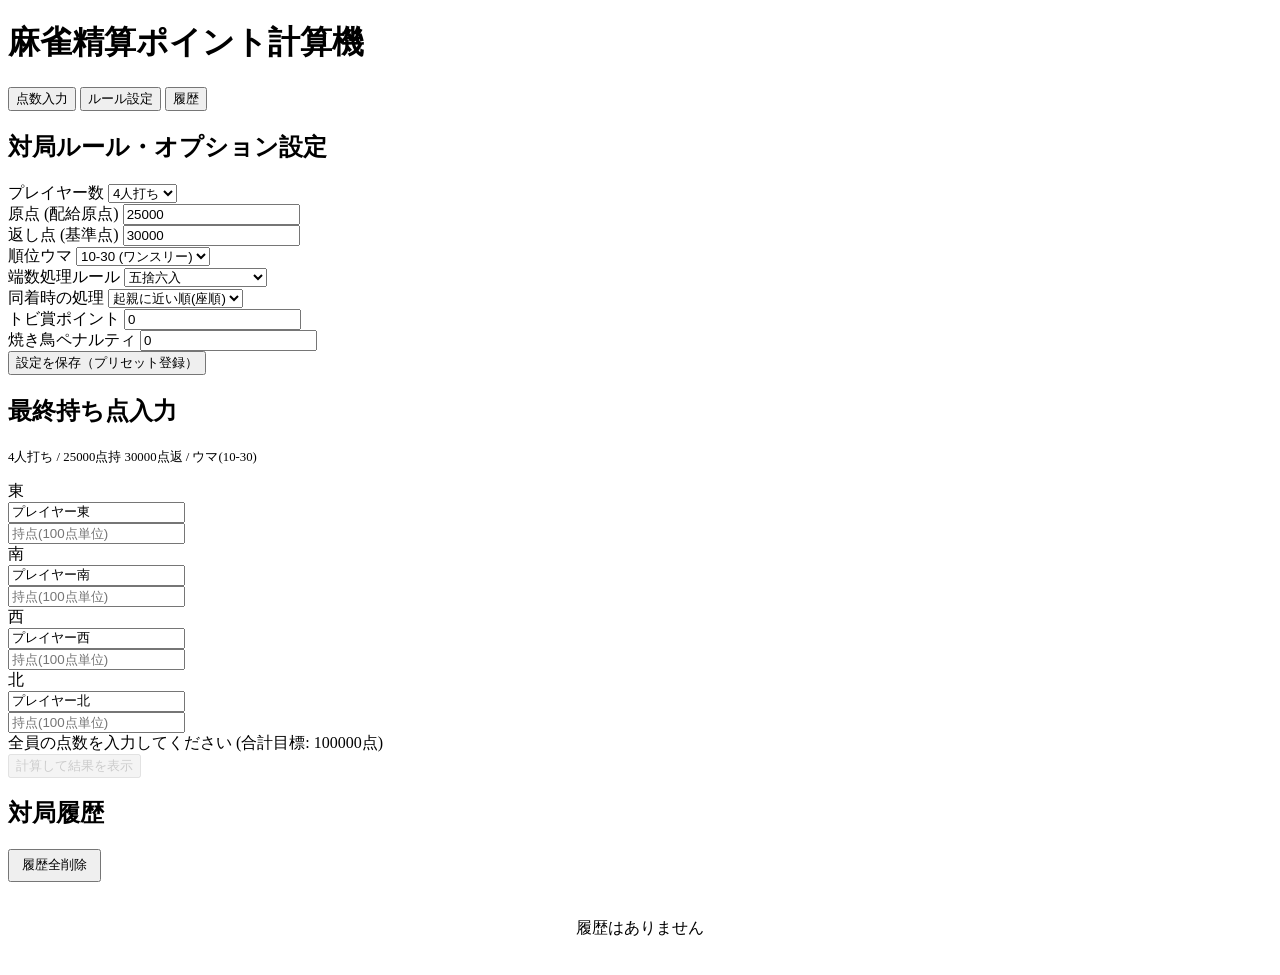
==== index.html @ 27eede1a "html" ====
<!DOCTYPE html>
<html lang="ja">
<head>
    <meta charset="UTF-8">
    <meta name="viewport" content="width=device-width, initial-scale=1.0">
    <title>麻雀精算ポイント計算アプリ</title>
    <!-- 外部CSSファイルの読み込み -->
    <link rel="stylesheet" href="style.css">
</head>
<body>

<div class="container">
    <header>
        <h1>麻雀精算ポイント計算機</h1>
    </header>

    <div class="nav-tabs">
        <button class="tab-btn active" onclick="switchTab('input-tab')">点数入力</button>
        <button class="tab-btn" onclick="switchTab('rule-tab')">ルール設定</button>
        <button class="tab-btn" onclick="switchTab('history-tab')">履歴</button>
    </div>

    <!-- ルール設定画面 -->
    <div id="rule-tab" class="content-section">
        <h2>対局ルール・オプション設定</h2>
        
        <div class="form-group">
            <label>プレイヤー数</label>
            <select id="rule-players" onchange="togglePlayerCount()">
                <option value="4">4人打ち</option>
                <option value="3">3人打ち</option>
            </select>
        </div>

        <div class="form-row">
            <div class="form-col">
                <div class="form-group">
                    <label>原点 (配給原点)</label>
                    <input type="number" id="rule-genten" value="25000" step="1000">
                </div>
            </div>
            <div class="form-col">
                <div class="form-group">
                    <label>返し点 (基準点)</label>
                    <input type="number" id="rule-kaeshi" value="30000" step="1000">
                </div>
            </div>
        </div>

        <div class="form-group">
            <label>順位ウマ</label>
            <select id="rule-uma">
                <option value="0-0">ウマなし (0-0)</option>
                <option value="5-10">5-10 (ゴッツ)</option>
                <option value="10-20">10-20</option>
                <option value="10-30" selected>10-30 (ワンスリー)</option>
                <option value="20-30">20-30</option>
            </select>
        </div>

        <div class="form-group">
            <label>端数処理ルール</label>
            <select id="rule-rounding">
                <option value="5sha6nyu" selected>五捨六入</option>
                <option value="shishagonyu">四捨五入</option>
                <option value="kirisute">1000点未満切り捨て</option>
                <option value="keep">小数点維持</option>
            </select>
        </div>

        <div class="form-group">
            <label>同着時の処理</label>
            <select id="rule-same-score">
                <option value="wind">起親に近い順(座順)</option>
                <option value="split">ウマ・オカを折半</option>
            </select>
        </div>

        <div class="form-row">
            <div class="form-col">
                <div class="form-group">
                    <label>トビ賞ポイント</label>
                    <input type="number" id="rule-tobi" value="0" step="5">
                </div>
            </div>
            <div class="form-col">
                <div class="form-group">
                    <label>焼き鳥ペナルティ</label>
                    <input type="number" id="rule-yakitori" value="0" step="5">
                </div>
            </div>
        </div>

        <button class="btn" onclick="saveRules()">設定を保存（プリセット登録）</button>
    </div>

    <!-- 点数入力画面 -->
    <div id="input-tab" class="content-section active">
        <div class="flex-space" style="margin-bottom: 15px;">
            <h2>最終持ち点入力</h2>
            <span id="current-rule-desc" style="font-size: 0.8rem; color: var(--text-muted);">4人打ち / 25000持 30000返</span>
        </div>

        <div id="player-inputs-container">
            <!-- JSで動的生成 -->
        </div>

        <div id="validation-indicator" class="indicator error">
            全員の点数を入力してください
        </div>

        <button class="btn" id="calc-btn" onclick="calculateScores()">計算して結果を表示</button>

        <!-- 結果表示エリア -->
        <div id="result-area" style="display:none; margin-top: 25px; border-top: 2px solid var(--border-color); padding-top: 20px;">
            <h2>計算結果</h2>
            <table class="result-table">
                <thead>
                    <tr>
                        <th>着順</th>
                        <th>プレイヤー</th>
                        <th>持ち点</th>
                        <th>精算P</th>
                    </tr>
                </thead>
                <tbody id="result-tbody">
                    <!-- JSで動的生成 -->
                </tbody>
            </table>

            <div class="form-group">
                <label>共有用テキスト</label>
                <div class="share-box" id="share-text-box"></div>
                <button class="btn btn-secondary" style="padding: 8px; font-size: 0.85rem; margin-top: 5px;" onclick="copyShareText()">テキストをコピー</button>
            </div>
            
            <button class="btn" style="background-color: var(--accent-color);" onclick="saveToHistory()">この対局結果を履歴に保存</button>
        </div>
    </div>

    <!-- 履歴画面 -->
    <div id="history-tab" class="content-section">
        <div class="flex-space" style="margin-bottom: 15px;">
            <h2>対局履歴</h2>
            <button class="btn btn-secondary" style="margin:0; padding: 6px 12px; font-size: 0.8rem; width: auto;" onclick="clearHistory()">履歴全削除</button>
        </div>
        <div id="history-list">
            <!-- JSで動的生成 -->
        </div>
    </div>
</div>

<!-- 外部JavaScriptファイルの読み込み -->
<script src="app.js"></script>
</body>
</html>
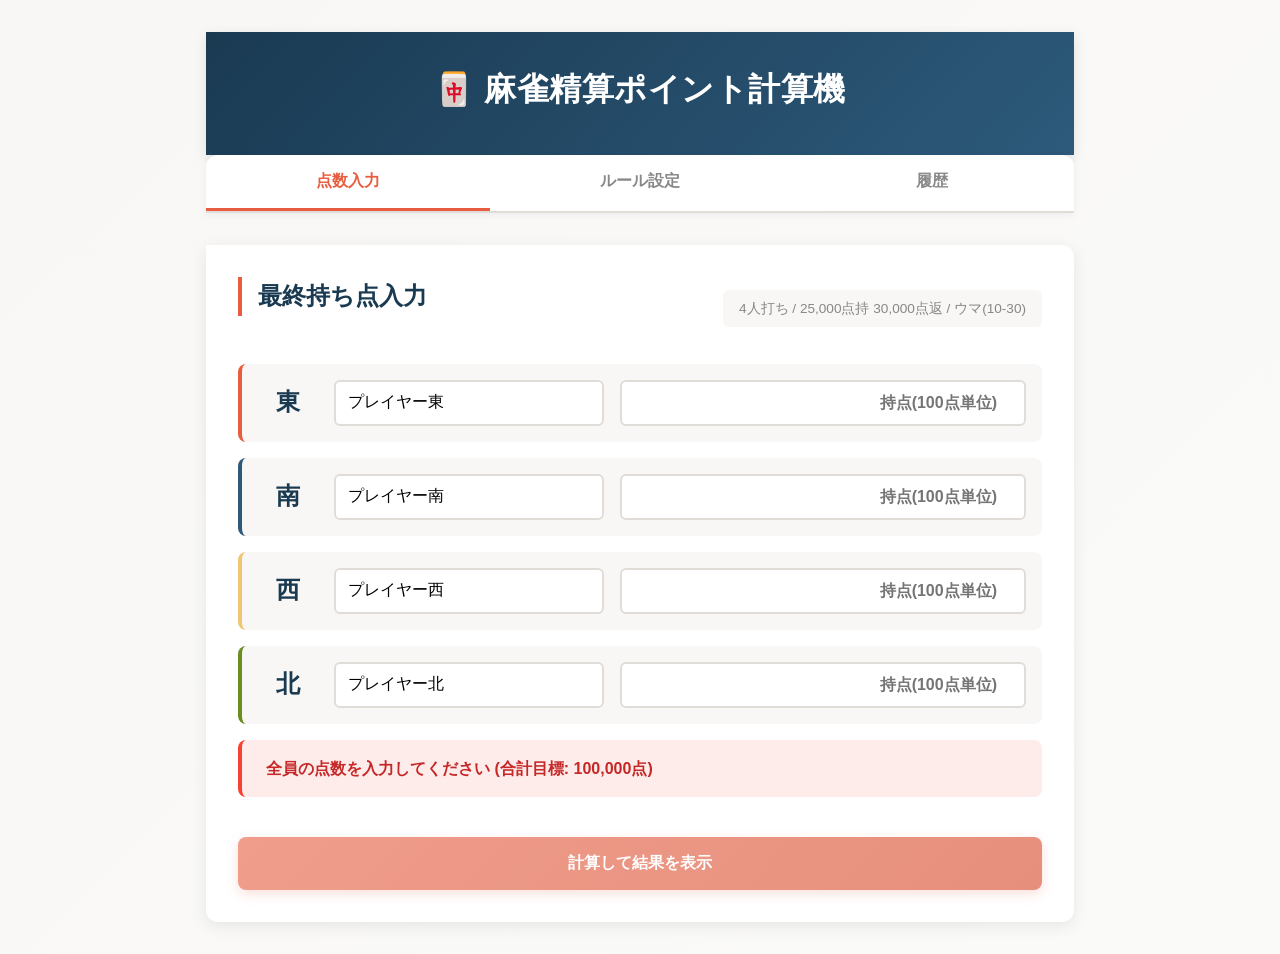
==== commit 2984b0e0: "色々改変" ====
--- a/index.html
+++ b/index.html
@@ -3,154 +3,192 @@
 <head>
     <meta charset="UTF-8">
     <meta name="viewport" content="width=device-width, initial-scale=1.0">
-    <title>麻雀精算ポイント計算アプリ</title>
-    <!-- 外部CSSファイルの読み込み -->
+    <meta name="description" content="麻雀の精算ポイント計算機。簡単にウマやオカを含めた精算ポイントを計算できます。">
+    <meta name="theme-color" content="#1a3a52">
+    <title>麻雀精算ポイント計算機</title>
     <link rel="stylesheet" href="style.css">
 </head>
 <body>
+    <div class="container">
+        <!-- ========== ヘッダー ========== -->
+        <header>
+            <h1>🀄 麻雀精算ポイント計算機</h1>
+        </header>
 
-<div class="container">
-    <header>
-        <h1>麻雀精算ポイント計算機</h1>
-    </header>
+        <!-- ========== タブナビゲーション ========== -->
+        <nav class="nav-tabs" role="tablist">
+            <button class="tab-btn active" id="tab-input" role="tab" 
+                    aria-selected="true" aria-controls="input-tab"
+                    onclick="switchTab('input-tab')">
+                点数入力
+            </button>
+            <button class="tab-btn" id="tab-rule" role="tab" 
+                    aria-selected="false" aria-controls="rule-tab"
+                    onclick="switchTab('rule-tab')">
+                ルール設定
+            </button>
+            <button class="tab-btn" id="tab-history" role="tab" 
+                    aria-selected="false" aria-controls="history-tab"
+                    onclick="switchTab('history-tab')">
+                履歴
+            </button>
+        </nav>
 
-    <div class="nav-tabs">
-        <button class="tab-btn active" onclick="switchTab('input-tab')">点数入力</button>
-        <button class="tab-btn" onclick="switchTab('rule-tab')">ルール設定</button>
-        <button class="tab-btn" onclick="switchTab('history-tab')">履歴</button>
+        <!-- ========== ルール設定タブ ========== -->
+        <section id="rule-tab" class="content-section" role="tabpanel" aria-labelledby="tab-rule">
+            <h2>対局ルール・オプション設定</h2>
+            
+            <form id="rule-form" onsubmit="saveRules(event)">
+                <div class="form-group">
+                    <label for="rule-players">プレイヤー数</label>
+                    <select id="rule-players" onchange="togglePlayerCount()">
+                        <option value="4">4人打ち</option>
+                        <option value="3">3人打ち</option>
+                    </select>
+                </div>
+
+                <fieldset style="border: none; padding: 0;">
+                    <legend style="font-weight: 600; margin-bottom: 1rem; color: var(--primary);">基本ルール</legend>
+                    
+                    <div class="form-row">
+                        <div class="form-col">
+                            <div class="form-group">
+                                <label for="rule-genten">原点 (配給原点)</label>
+                                <input type="number" id="rule-genten" value="25000" step="1000" required>
+                            </div>
+                        </div>
+                        <div class="form-col">
+                            <div class="form-group">
+                                <label for="rule-kaeshi">返し点 (基準点)</label>
+                                <input type="number" id="rule-kaeshi" value="30000" step="1000" required>
+                            </div>
+                        </div>
+                    </div>
+                </fieldset>
+
+                <fieldset style="border: none; padding: 0; margin-top: 1.5rem;">
+                    <legend style="font-weight: 600; margin-bottom: 1rem; color: var(--primary);">精算ルール</legend>
+
+                    <div class="form-group">
+                        <label for="rule-uma">順位ウマ</label>
+                        <select id="rule-uma">
+                            <option value="0-0">ウマなし (0-0)</option>
+                            <option value="5-10">5-10 (ゴッツ)</option>
+                            <option value="10-20">10-20</option>
+                            <option value="10-30" selected>10-30 (ワンスリー)</option>
+                            <option value="20-30">20-30</option>
+                        </select>
+                    </div>
+
+                    <div class="form-group">
+                        <label for="rule-rounding">端数処理ルール</label>
+                        <select id="rule-rounding">
+                            <option value="5sha6nyu" selected>五捨六入</option>
+                            <option value="shishagonyu">四捨五入</option>
+                            <option value="kirisute">1000点未満切り捨て</option>
+                            <option value="keep">小数点維持</option>
+                        </select>
+                    </div>
+
+                    <div class="form-group">
+                        <label for="rule-same-score">同着時の処理</label>
+                        <select id="rule-same-score">
+                            <option value="wind">起親に近い順(座順)</option>
+                            <option value="split">ウマ・オカを折半</option>
+                        </select>
+                    </div>
+
+                    <div class="form-row">
+                        <div class="form-col">
+                            <div class="form-group">
+                                <label for="rule-tobi">トビ賞ポイント</label>
+                                <input type="number" id="rule-tobi" value="0" step="5">
+                            </div>
+                        </div>
+                        <div class="form-col">
+                            <div class="form-group">
+                                <label for="rule-yakitori">焼き鳥ペナルティ</label>
+                                <input type="number" id="rule-yakitori" value="0" step="5">
+                            </div>
+                        </div>
+                    </div>
+                </fieldset>
+
+                <button type="submit" class="btn">設定を保存（プリセット登録）</button>
+            </form>
+        </section>
+
+        <!-- ========== 点数入力タブ ========== -->
+        <section id="input-tab" class="content-section active" role="tabpanel" aria-labelledby="tab-input">
+            <div class="flex-space" style="margin-bottom: 1.5rem;">
+                <h2>最終持ち点入力</h2>
+                <span id="current-rule-desc" style="font-size: 0.85rem; color: var(--text-muted); background: var(--background); padding: 0.5rem 1rem; border-radius: 6px;">
+                    4人打ち / 25000持 30000返
+                </span>
+            </div>
+
+            <form id="input-form" onsubmit="calculateScores(event)">
+                <fieldset id="player-inputs-container" style="border: none; padding: 0;">
+                    <legend style="display: none;">プレイヤーの点数入力</legend>
+                    <!-- JSで動的生成 -->
+                </fieldset>
+
+                <div id="validation-indicator" class="indicator error" role="status" aria-live="polite">
+                    全員の点数を入力してください
+                </div>
+
+                <button type="submit" class="btn" id="calc-btn" disabled>計算して結果を表示</button>
+            </form>
+
+            <!-- ========== 結果表示エリア ========== -->
+            <div id="result-area" style="display: none; margin-top: 2rem; border-top: 2px solid var(--border-color); padding-top: 2rem;">
+                <h2>計算結果</h2>
+                
+                <table class="result-table" role="table">
+                    <thead>
+                        <tr>
+                            <th scope="col">着順</th>
+                            <th scope="col">プレイヤー</th>
+                            <th scope="col">最終持ち点</th>
+                            <th scope="col">精算ポイント</th>
+                        </tr>
+                    </thead>
+                    <tbody id="result-tbody">
+                        <!-- JSで動的生成 -->
+                    </tbody>
+                </table>
+
+                <div class="form-group">
+                    <label for="share-text-box">共有用テキスト</label>
+                    <div class="share-box" id="share-text-box" tabindex="0" aria-label="共有用テキスト" role="textbox"></div>
+                    <button type="button" class="btn btn-secondary" onclick="copyShareText()" 
+                            style="padding: 0.75rem; font-size: 0.9rem; margin-top: 0.5rem;">
+                        📋 テキストをコピー
+                    </button>
+                </div>
+                
+                <button type="button" class="btn" style="background: linear-gradient(135deg, var(--accent-light) 0%, #e8b649 100%); color: var(--text-primary);" 
+                        onclick="saveToHistory()">
+                    💾 この対局結果を履歴に保存
+                </button>
+            </div>
+        </section>
+
+        <!-- ========== 履歴タブ ========== -->
+        <section id="history-tab" class="content-section" role="tabpanel" aria-labelledby="tab-history">
+            <div class="flex-space" style="margin-bottom: 1.5rem;">
+                <h2>対局履歴</h2>
+                <button type="button" class="btn btn-secondary" style="margin: 0; padding: 0.6rem 1rem; font-size: 0.85rem; width: auto;" 
+                        onclick="clearHistory()">
+                    🗑️ 履歴全削除
+                </button>
+            </div>
+            <div id="history-list" role="region" aria-label="対局履歴">
+                <!-- JSで動的生成 -->
+            </div>
+        </section>
     </div>
 
-    <!-- ルール設定画面 -->
-    <div id="rule-tab" class="content-section">
-        <h2>対局ルール・オプション設定</h2>
-        
-        <div class="form-group">
-            <label>プレイヤー数</label>
-            <select id="rule-players" onchange="togglePlayerCount()">
-                <option value="4">4人打ち</option>
-                <option value="3">3人打ち</option>
-            </select>
-        </div>
-
-        <div class="form-row">
-            <div class="form-col">
-                <div class="form-group">
-                    <label>原点 (配給原点)</label>
-                    <input type="number" id="rule-genten" value="25000" step="1000">
-                </div>
-            </div>
-            <div class="form-col">
-                <div class="form-group">
-                    <label>返し点 (基準点)</label>
-                    <input type="number" id="rule-kaeshi" value="30000" step="1000">
-                </div>
-            </div>
-        </div>
-
-        <div class="form-group">
-            <label>順位ウマ</label>
-            <select id="rule-uma">
-                <option value="0-0">ウマなし (0-0)</option>
-                <option value="5-10">5-10 (ゴッツ)</option>
-                <option value="10-20">10-20</option>
-                <option value="10-30" selected>10-30 (ワンスリー)</option>
-                <option value="20-30">20-30</option>
-            </select>
-        </div>
-
-        <div class="form-group">
-            <label>端数処理ルール</label>
-            <select id="rule-rounding">
-                <option value="5sha6nyu" selected>五捨六入</option>
-                <option value="shishagonyu">四捨五入</option>
-                <option value="kirisute">1000点未満切り捨て</option>
-                <option value="keep">小数点維持</option>
-            </select>
-        </div>
-
-        <div class="form-group">
-            <label>同着時の処理</label>
-            <select id="rule-same-score">
-                <option value="wind">起親に近い順(座順)</option>
-                <option value="split">ウマ・オカを折半</option>
-            </select>
-        </div>
-
-        <div class="form-row">
-            <div class="form-col">
-                <div class="form-group">
-                    <label>トビ賞ポイント</label>
-                    <input type="number" id="rule-tobi" value="0" step="5">
-                </div>
-            </div>
-            <div class="form-col">
-                <div class="form-group">
-                    <label>焼き鳥ペナルティ</label>
-                    <input type="number" id="rule-yakitori" value="0" step="5">
-                </div>
-            </div>
-        </div>
-
-        <button class="btn" onclick="saveRules()">設定を保存（プリセット登録）</button>
-    </div>
-
-    <!-- 点数入力画面 -->
-    <div id="input-tab" class="content-section active">
-        <div class="flex-space" style="margin-bottom: 15px;">
-            <h2>最終持ち点入力</h2>
-            <span id="current-rule-desc" style="font-size: 0.8rem; color: var(--text-muted);">4人打ち / 25000持 30000返</span>
-        </div>
-
-        <div id="player-inputs-container">
-            <!-- JSで動的生成 -->
-        </div>
-
-        <div id="validation-indicator" class="indicator error">
-            全員の点数を入力してください
-        </div>
-
-        <button class="btn" id="calc-btn" onclick="calculateScores()">計算して結果を表示</button>
-
-        <!-- 結果表示エリア -->
-        <div id="result-area" style="display:none; margin-top: 25px; border-top: 2px solid var(--border-color); padding-top: 20px;">
-            <h2>計算結果</h2>
-            <table class="result-table">
-                <thead>
-                    <tr>
-                        <th>着順</th>
-                        <th>プレイヤー</th>
-                        <th>持ち点</th>
-                        <th>精算P</th>
-                    </tr>
-                </thead>
-                <tbody id="result-tbody">
-                    <!-- JSで動的生成 -->
-                </tbody>
-            </table>
-
-            <div class="form-group">
-                <label>共有用テキスト</label>
-                <div class="share-box" id="share-text-box"></div>
-                <button class="btn btn-secondary" style="padding: 8px; font-size: 0.85rem; margin-top: 5px;" onclick="copyShareText()">テキストをコピー</button>
-            </div>
-            
-            <button class="btn" style="background-color: var(--accent-color);" onclick="saveToHistory()">この対局結果を履歴に保存</button>
-        </div>
-    </div>
-
-    <!-- 履歴画面 -->
-    <div id="history-tab" class="content-section">
-        <div class="flex-space" style="margin-bottom: 15px;">
-            <h2>対局履歴</h2>
-            <button class="btn btn-secondary" style="margin:0; padding: 6px 12px; font-size: 0.8rem; width: auto;" onclick="clearHistory()">履歴全削除</button>
-        </div>
-        <div id="history-list">
-            <!-- JSで動的生成 -->
-        </div>
-    </div>
-</div>
-
-<!-- 外部JavaScriptファイルの読み込み -->
-<script src="app.js"></script>
+    <script src="app.js"></script>
 </body>
-</html>+</html>
--- a/style.css
+++ b/style.css
@@ -0,0 +1,554 @@
+/* ========================================
+   麻雀精算ポイント計算機 - スタイルシート
+   ======================================== */
+
+:root {
+    /* カラーパレット（麻雀牌の伝統色） */
+    --primary: #1a3a52;        /* 深紺 */
+    --primary-light: #2d5a7b;  /* 紺 */
+    --accent: #e85d3f;         /* 暖色アクセント */
+    --accent-light: #f0c674;   /* 薄い黄色 */
+    --success: #4caf50;        /* 成功 */
+    --danger: #f44336;         /* エラー */
+    --background: #f8f7f5;     /* 淡いベージュ */
+    --surface: #ffffff;        /* サーフェス */
+    --border-color: #e0ddd8;   /* 薄いボーダー */
+    --text-primary: #2c2c2c;   /* テキスト */
+    --text-muted: #888888;     /* グレーテキスト */
+    --wind-east: #e85d3f;      /* 東 - 赤系 */
+    --wind-south: #2d5a7b;     /* 南 - 紺 */
+    --wind-west: #f0c674;      /* 西 - 黄 */
+    --wind-north: #6b8e23;     /* 北 - 緑系 */
+}
+
+* {
+    margin: 0;
+    padding: 0;
+    box-sizing: border-box;
+}
+
+html {
+    scroll-behavior: smooth;
+}
+
+body {
+    font-family: 'Segoe UI', 'Hiragino Sans', 'Yu Gothic', sans-serif;
+    background: linear-gradient(135deg, var(--background) 0%, #fafaf8 100%);
+    color: var(--text-primary);
+    line-height: 1.6;
+    min-height: 100vh;
+    font-weight: 400;
+}
+
+/* ========== ヘッダー ========== */
+header {
+    background: linear-gradient(135deg, var(--primary) 0%, var(--primary-light) 100%);
+    color: #ffffff;
+    padding: 2rem 1rem;
+    text-align: center;
+    box-shadow: 0 4px 12px rgba(0, 0, 0, 0.1);
+}
+
+header h1 {
+    font-size: 2rem;
+    font-weight: 700;
+    letter-spacing: 0.5px;
+    margin-bottom: 0.5rem;
+}
+
+header p {
+    font-size: 0.9rem;
+    opacity: 0.9;
+}
+
+/* ========== コンテナ ========== */
+.container {
+    max-width: 900px;
+    margin: 0 auto;
+    padding: 2rem 1rem;
+}
+
+/* ========== ナビゲーション ========== */
+.nav-tabs {
+    display: flex;
+    gap: 0.5rem;
+    margin-bottom: 2rem;
+    border-bottom: 2px solid var(--border-color);
+    background: var(--surface);
+    border-radius: 12px 12px 0 0;
+    overflow: hidden;
+    box-shadow: 0 2px 8px rgba(0, 0, 0, 0.05);
+}
+
+.tab-btn {
+    flex: 1;
+    padding: 1rem 1.5rem;
+    border: none;
+    background: transparent;
+    color: var(--text-muted);
+    font-size: 1rem;
+    font-weight: 600;
+    cursor: pointer;
+    transition: all 0.3s ease;
+    border-bottom: 3px solid transparent;
+    position: relative;
+}
+
+.tab-btn:hover {
+    background: rgba(26, 58, 82, 0.05);
+    color: var(--text-primary);
+}
+
+.tab-btn.active {
+    color: var(--accent);
+    border-bottom-color: var(--accent);
+}
+
+/* ========== セクション ========== */
+.content-section {
+    display: none;
+    background: var(--surface);
+    border-radius: 0 12px 12px 12px;
+    padding: 2rem;
+    box-shadow: 0 4px 16px rgba(0, 0, 0, 0.08);
+    animation: fadeIn 0.3s ease;
+}
+
+.content-section.active {
+    display: block;
+}
+
+@keyframes fadeIn {
+    from {
+        opacity: 0;
+        transform: translateY(10px);
+    }
+    to {
+        opacity: 1;
+        transform: translateY(0);
+    }
+}
+
+.content-section h2 {
+    font-size: 1.5rem;
+    font-weight: 700;
+    margin-bottom: 1.5rem;
+    color: var(--primary);
+    border-left: 4px solid var(--accent);
+    padding-left: 1rem;
+}
+
+/* ========== フォーム ========== */
+.form-group {
+    margin-bottom: 1.5rem;
+}
+
+.form-row {
+    display: grid;
+    grid-template-columns: 1fr 1fr;
+    gap: 1.5rem;
+}
+
+.form-col {
+    display: flex;
+    flex-direction: column;
+}
+
+.form-group label {
+    display: block;
+    font-weight: 600;
+    margin-bottom: 0.5rem;
+    color: var(--primary);
+    font-size: 0.95rem;
+}
+
+.form-group input,
+.form-group select {
+    padding: 0.75rem 1rem;
+    border: 2px solid var(--border-color);
+    border-radius: 8px;
+    font-size: 1rem;
+    font-family: inherit;
+    transition: all 0.2s ease;
+    background: var(--background);
+}
+
+.form-group input:focus,
+.form-group select:focus {
+    outline: none;
+    border-color: var(--accent);
+    box-shadow: 0 0 0 3px rgba(232, 93, 63, 0.1);
+    background: var(--surface);
+}
+
+/* ========== プレイヤー入力 ========== */
+.player-row {
+    display: grid;
+    grid-template-columns: 60px 1fr 1.5fr;
+    gap: 1rem;
+    align-items: center;
+    padding: 1rem;
+    background: var(--background);
+    border-radius: 8px;
+    margin-bottom: 1rem;
+    border-left: 4px solid;
+    transition: all 0.2s ease;
+}
+
+.player-row:nth-child(1) { border-left-color: var(--wind-east); }
+.player-row:nth-child(2) { border-left-color: var(--wind-south); }
+.player-row:nth-child(3) { border-left-color: var(--wind-west); }
+.player-row:nth-child(4) { border-left-color: var(--wind-north); }
+
+.player-row:hover {
+    background: #ffffff;
+    box-shadow: 0 2px 8px rgba(0, 0, 0, 0.05);
+}
+
+.player-cell-wind {
+    font-size: 1.5rem;
+    font-weight: 700;
+    text-align: center;
+    color: var(--primary);
+}
+
+.player-cell-name input,
+.player-cell-score input {
+    width: 100%;
+    padding: 0.75rem;
+    border: 2px solid var(--border-color);
+    border-radius: 6px;
+    font-size: 1rem;
+}
+
+.player-cell-name input {
+    background: var(--surface);
+}
+
+.player-cell-score input {
+    background: var(--surface);
+    text-align: right;
+    font-weight: 600;
+}
+
+/* ========== インジケーター ========== */
+.indicator {
+    padding: 1rem 1.5rem;
+    border-radius: 8px;
+    margin-bottom: 1.5rem;
+    font-weight: 600;
+    border-left: 4px solid;
+    transition: all 0.3s ease;
+}
+
+.indicator.success {
+    background: rgba(76, 175, 80, 0.1);
+    color: #2e7d32;
+    border-left-color: var(--success);
+}
+
+.indicator.error {
+    background: rgba(244, 67, 54, 0.1);
+    color: #c62828;
+    border-left-color: var(--danger);
+}
+
+/* ========== ボタン ========== */
+.btn {
+    padding: 1rem 2rem;
+    border: none;
+    border-radius: 8px;
+    font-size: 1rem;
+    font-weight: 600;
+    cursor: pointer;
+    transition: all 0.2s ease;
+    background: linear-gradient(135deg, var(--accent) 0%, #d64627 100%);
+    color: white;
+    box-shadow: 0 4px 12px rgba(232, 93, 63, 0.3);
+    width: 100%;
+    margin-top: 1rem;
+}
+
+.btn:hover {
+    transform: translateY(-2px);
+    box-shadow: 0 6px 16px rgba(232, 93, 63, 0.4);
+}
+
+.btn:active {
+    transform: translateY(0);
+}
+
+.btn:disabled {
+    opacity: 0.5;
+    cursor: not-allowed;
+    transform: none;
+}
+
+.btn-secondary {
+    background: var(--border-color);
+    color: var(--text-primary);
+    box-shadow: 0 2px 8px rgba(0, 0, 0, 0.05);
+}
+
+.btn-secondary:hover {
+    background: #d0cccc;
+    box-shadow: 0 4px 12px rgba(0, 0, 0, 0.1);
+}
+
+/* ========== 結果テーブル ========== */
+.result-table {
+    width: 100%;
+    border-collapse: collapse;
+    margin: 1.5rem 0;
+    background: var(--surface);
+    border-radius: 8px;
+    overflow: hidden;
+    box-shadow: 0 2px 8px rgba(0, 0, 0, 0.05);
+}
+
+.result-table thead {
+    background: linear-gradient(135deg, var(--primary) 0%, var(--primary-light) 100%);
+    color: white;
+}
+
+.result-table th {
+    padding: 1rem;
+    text-align: left;
+    font-weight: 700;
+    font-size: 0.95rem;
+    letter-spacing: 0.5px;
+}
+
+.result-table td {
+    padding: 1.2rem 1rem;
+    border-bottom: 1px solid var(--border-color);
+    font-size: 1rem;
+}
+
+.result-table tbody tr:last-child td {
+    border-bottom: none;
+}
+
+.result-table tbody tr:hover {
+    background: var(--background);
+}
+
+.rank-1 {
+    font-weight: 700;
+    color: var(--accent);
+}
+
+.rank-2 {
+    font-weight: 600;
+    color: var(--primary);
+}
+
+.rank-3 {
+    color: var(--text-muted);
+}
+
+.score-plus {
+    color: var(--success);
+    font-weight: 700;
+}
+
+.score-minus {
+    color: var(--danger);
+    font-weight: 700;
+}
+
+/* ========== 共有テキストボックス ========== */
+.share-box {
+    background: var(--background);
+    border: 2px solid var(--border-color);
+    border-radius: 8px;
+    padding: 1rem;
+    font-family: 'Courier New', monospace;
+    font-size: 0.9rem;
+    line-height: 1.8;
+    min-height: 120px;
+    white-space: pre-wrap;
+    word-break: break-all;
+    color: var(--text-primary);
+}
+
+/* ========== 履歴 ========== */
+.history-item {
+    background: var(--background);
+    border-left: 4px solid var(--accent);
+    border-radius: 8px;
+    padding: 1.5rem;
+    margin-bottom: 1.5rem;
+    transition: all 0.2s ease;
+}
+
+.history-item:hover {
+    background: var(--surface);
+    box-shadow: 0 4px 12px rgba(0, 0, 0, 0.08);
+}
+
+.history-meta {
+    display: flex;
+    justify-content: space-between;
+    margin-bottom: 1rem;
+    padding-bottom: 1rem;
+    border-bottom: 1px solid var(--border-color);
+    flex-wrap: wrap;
+    gap: 1rem;
+}
+
+.history-meta span {
+    font-size: 0.9rem;
+    color: var(--text-muted);
+}
+
+.history-scores {
+    display: grid;
+    grid-template-columns: repeat(auto-fit, minmax(120px, 1fr));
+    gap: 1rem;
+}
+
+.history-player {
+    background: var(--surface);
+    padding: 1rem;
+    border-radius: 6px;
+    text-align: center;
+    border-top: 3px solid var(--accent);
+}
+
+.history-player strong {
+    display: block;
+    margin-bottom: 0.5rem;
+    color: var(--primary);
+    font-size: 0.95rem;
+}
+
+/* ========== ユーティリティ ========== */
+.flex-space {
+    display: flex;
+    justify-content: space-between;
+    align-items: center;
+    gap: 1rem;
+}
+
+/* ========== レスポンシブデザイン ========== */
+@media (max-width: 768px) {
+    .container {
+        padding: 1rem;
+    }
+
+    header h1 {
+        font-size: 1.5rem;
+    }
+
+    .nav-tabs {
+        flex-direction: column;
+        gap: 0;
+    }
+
+    .tab-btn {
+        border-bottom: 3px solid var(--border-color) !important;
+        border-radius: 0;
+    }
+
+    .tab-btn.active {
+        border-bottom-color: var(--accent) !important;
+    }
+
+    .content-section {
+        border-radius: 8px;
+        padding: 1.5rem 1rem;
+    }
+
+    .form-row {
+        grid-template-columns: 1fr;
+        gap: 1rem;
+    }
+
+    .player-row {
+        grid-template-columns: 50px 1fr 1fr;
+        gap: 0.75rem;
+        padding: 0.75rem;
+    }
+
+    .player-cell-wind {
+        font-size: 1.2rem;
+    }
+
+    .player-cell-name input,
+    .player-cell-score input {
+        font-size: 0.9rem;
+        padding: 0.6rem;
+    }
+
+    .result-table th,
+    .result-table td {
+        padding: 0.75rem 0.5rem;
+        font-size: 0.9rem;
+    }
+
+    .history-scores {
+        grid-template-columns: repeat(auto-fit, minmax(90px, 1fr));
+        gap: 0.5rem;
+    }
+
+    .history-player {
+        padding: 0.75rem;
+        font-size: 0.85rem;
+    }
+
+    .flex-space {
+        flex-direction: column;
+        align-items: flex-start;
+    }
+}
+
+@media (max-width: 480px) {
+    header {
+        padding: 1.5rem 1rem;
+    }
+
+    header h1 {
+        font-size: 1.2rem;
+    }
+
+    .content-section {
+        padding: 1rem;
+    }
+
+    .content-section h2 {
+        font-size: 1.2rem;
+    }
+
+    .player-row {
+        grid-template-columns: 1fr;
+        gap: 0.5rem;
+    }
+
+    .player-cell-wind {
+        text-align: left;
+        font-size: 1rem;
+    }
+
+    .btn {
+        padding: 0.75rem 1.5rem;
+        font-size: 0.95rem;
+    }
+}
+
+/* ========== アクセシビリティ ========== */
+@media (prefers-reduced-motion: reduce) {
+    * {
+        animation-duration: 0.01ms !important;
+        animation-iteration-count: 1 !important;
+        transition-duration: 0.01ms !important;
+    }
+}
+
+/* フォーカス可視性 */
+button:focus-visible,
+input:focus-visible,
+select:focus-visible {
+    outline: 2px solid var(--accent);
+    outline-offset: 2px;
+}
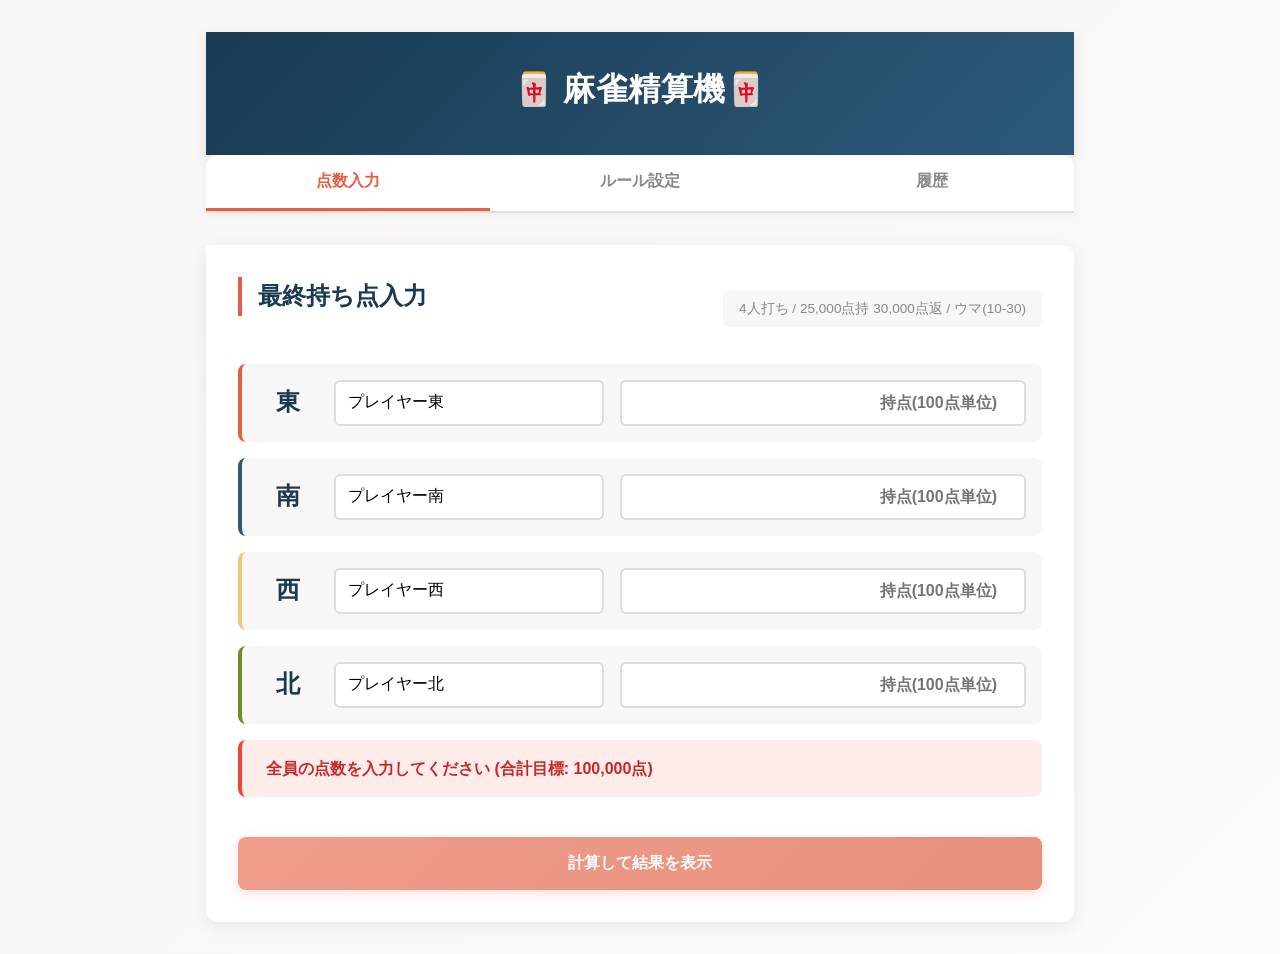
==== commit ab5b5b54: "計算の修正" ====
--- a/index.html
+++ b/index.html
@@ -10,12 +10,12 @@
 </head>
 <body>
     <div class="container">
-        <!-- ========== ヘッダー ========== -->
+       
         <header>
-            <h1>🀄 麻雀精算ポイント計算機</h1>
+            <h1>🀄 麻雀精算機🀄　</h1>
         </header>
 
-        <!-- ========== タブナビゲーション ========== -->
+        
         <nav class="nav-tabs" role="tablist">
             <button class="tab-btn active" id="tab-input" role="tab" 
                     aria-selected="true" aria-controls="input-tab"
@@ -34,7 +34,6 @@
             </button>
         </nav>
 
-        <!-- ========== ルール設定タブ ========== -->
         <section id="rule-tab" class="content-section" role="tabpanel" aria-labelledby="tab-rule">
             <h2>対局ルール・オプション設定</h2>
             
@@ -53,8 +52,8 @@
                     <div class="form-row">
                         <div class="form-col">
                             <div class="form-group">
-                                <label for="rule-genten">原点 (配給原点)</label>
-                                <input type="number" id="rule-genten" value="25000" step="1000" required>
+                                <label for="rule-genten">原点（固定 25000）</label>
+                                <input type="number" id="rule-genten" value="25000" step="1000" required readonly>
                             </div>
                         </div>
                         <div class="form-col">
@@ -72,10 +71,10 @@
                     <div class="form-group">
                         <label for="rule-uma">順位ウマ</label>
                         <select id="rule-uma">
-                            <option value="0-0">ウマなし (0-0)</option>
-                            <option value="5-10">5-10 (ゴッツ)</option>
+                            <option value="0-0">ウマなし </option>
+                            <option value="5-10">5-10 </option>
                             <option value="10-20">10-20</option>
-                            <option value="10-30" selected>10-30 (ワンスリー)</option>
+                            <option value="10-30" selected>10-30 </option>
                             <option value="20-30">20-30</option>
                         </select>
                     </div>
@@ -118,7 +117,6 @@
             </form>
         </section>
 
-        <!-- ========== 点数入力タブ ========== -->
         <section id="input-tab" class="content-section active" role="tabpanel" aria-labelledby="tab-input">
             <div class="flex-space" style="margin-bottom: 1.5rem;">
                 <h2>最終持ち点入力</h2>
@@ -140,7 +138,6 @@
                 <button type="submit" class="btn" id="calc-btn" disabled>計算して結果を表示</button>
             </form>
 
-            <!-- ========== 結果表示エリア ========== -->
             <div id="result-area" style="display: none; margin-top: 2rem; border-top: 2px solid var(--border-color); padding-top: 2rem;">
                 <h2>計算結果</h2>
                 
@@ -177,12 +174,16 @@
         <!-- ========== 履歴タブ ========== -->
         <section id="history-tab" class="content-section" role="tabpanel" aria-labelledby="tab-history">
             <div class="flex-space" style="margin-bottom: 1.5rem;">
-                <h2>対局履歴</h2>
+                <div>
+                    <h2>対局履歴</h2>
+                    <p id="history-summary" style="color: var(--text-muted); margin-top: 0.5rem;">対局数: 0件</p>
+                </div>
                 <button type="button" class="btn btn-secondary" style="margin: 0; padding: 0.6rem 1rem; font-size: 0.85rem; width: auto;" 
                         onclick="clearHistory()">
                     🗑️ 履歴全削除
                 </button>
             </div>
+            <div id="history-totals" class="history-totals" aria-label="総合収支"></div>
             <div id="history-list" role="region" aria-label="対局履歴">
                 <!-- JSで動的生成 -->
             </div>
--- a/style.css
+++ b/style.css
@@ -382,9 +382,65 @@
     transition: all 0.2s ease;
 }
 
-.history-item:hover {
+..history-item:hover {
     background: var(--surface);
     box-shadow: 0 4px 12px rgba(0, 0, 0, 0.08);
+}
+
+.history-totals {
+    display: grid;
+    grid-template-columns: repeat(auto-fit, minmax(200px, 1fr));
+    gap: 0.9rem;
+    margin-bottom: 1.5rem;
+}
+
+.history-total-card {
+    display: flex;
+    align-items: center;
+    gap: 1rem;
+    padding: 1rem;
+    background: linear-gradient(135deg, #ffffff 0%, #fcf7f0 100%);
+    border: 1px solid rgba(224, 221, 216, 0.9);
+    border-radius: 14px;
+    box-shadow: 0 4px 12px rgba(0, 0, 0, 0.04);
+}
+
+.history-total-rank {
+    width: 2.4rem;
+    height: 2.4rem;
+    display: flex;
+    align-items: center;
+    justify-content: center;
+    font-weight: 700;
+    font-size: 1.1rem;
+    color: var(--surface);
+    background: var(--accent);
+    border-radius: 50%;
+    flex-shrink: 0;
+}
+
+.history-total-body {
+    display: flex;
+    flex-direction: column;
+    gap: 0.25rem;
+}
+
+.history-total-name {
+    font-weight: 700;
+    color: var(--primary);
+}
+
+.history-total-value {
+    font-size: 1.1rem;
+    font-weight: 700;
+}
+
+.history-total-value.score-plus {
+    color: var(--success);
+}
+
+.history-total-value.score-minus {
+    color: var(--danger);
 }
 
 .history-meta {
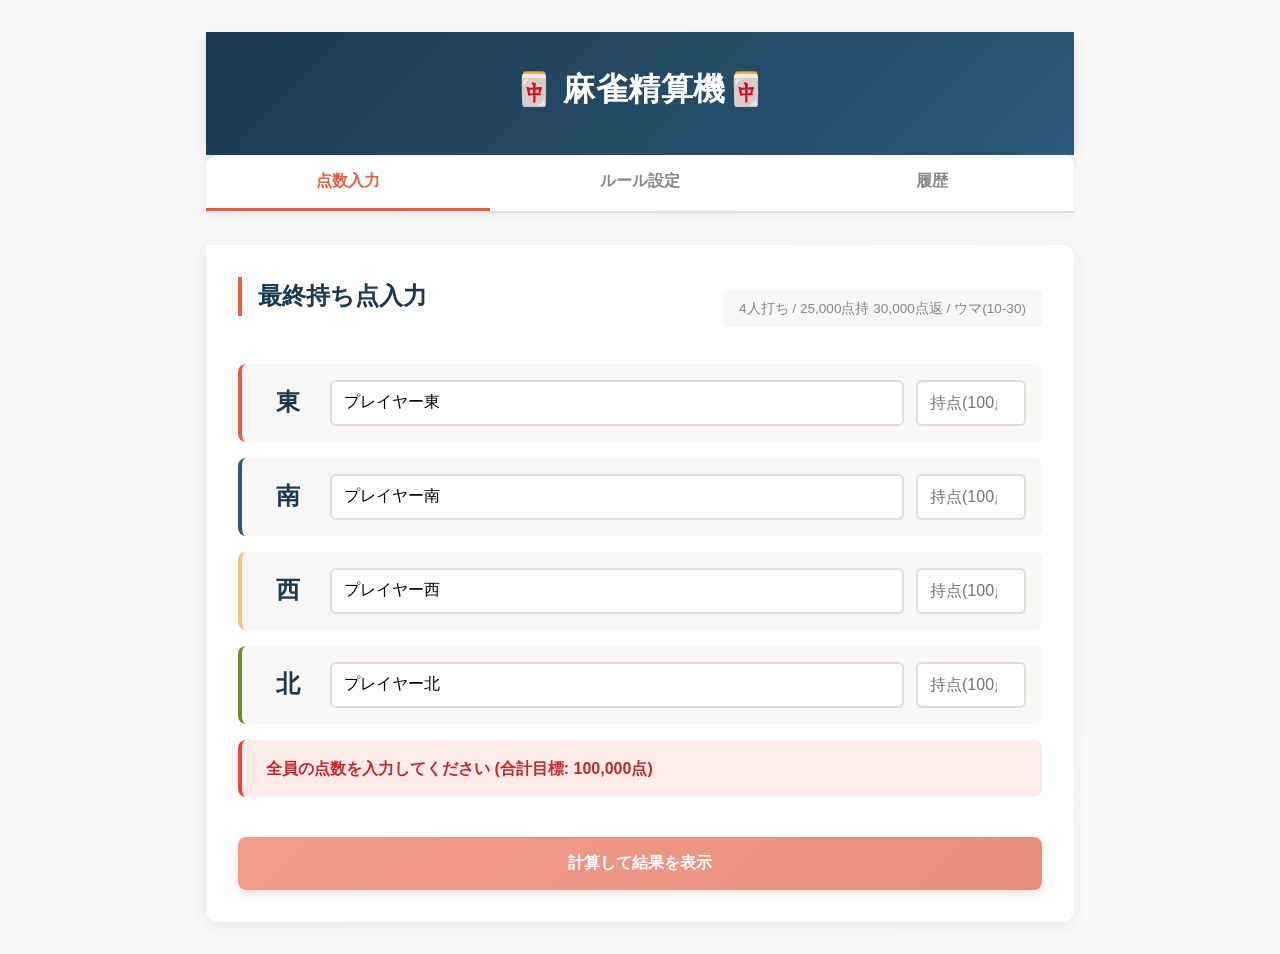
==== commit 1acd7bf9: "大幅修正 １焼き鳥のチェックボックス追加 ２計算処理の間違い定性 ３レイアウトの崩れ" ====
--- a/index.html
+++ b/index.html
@@ -35,7 +35,7 @@
         </nav>
 
         <section id="rule-tab" class="content-section" role="tabpanel" aria-labelledby="tab-rule">
-            <h2>対局ルール・オプション設定</h2>
+            <h2>対局ルール設定</h2>
             
             <form id="rule-form" onsubmit="saveRules(event)">
                 <div class="form-group">
@@ -58,7 +58,7 @@
                         </div>
                         <div class="form-col">
                             <div class="form-group">
-                                <label for="rule-kaeshi">返し点 (基準点)</label>
+                                <label for="rule-kaeshi">返し点</label>
                                 <input type="number" id="rule-kaeshi" value="30000" step="1000" required>
                             </div>
                         </div>
@@ -69,7 +69,7 @@
                     <legend style="font-weight: 600; margin-bottom: 1rem; color: var(--primary);">精算ルール</legend>
 
                     <div class="form-group">
-                        <label for="rule-uma">順位ウマ</label>
+                        <label for="rule-uma">ウマ</label>
                         <select id="rule-uma">
                             <option value="0-0">ウマなし </option>
                             <option value="5-10">5-10 </option>
@@ -100,20 +100,24 @@
                     <div class="form-row">
                         <div class="form-col">
                             <div class="form-group">
-                                <label for="rule-tobi">トビ賞ポイント</label>
-                                <input type="number" id="rule-tobi" value="0" step="5">
-                            </div>
-                        </div>
-                        <div class="form-col">
-                            <div class="form-group">
-                                <label for="rule-yakitori">焼き鳥ペナルティ</label>
-                                <input type="number" id="rule-yakitori" value="0" step="5">
+                                <label class="checkbox-label">
+                                    <input type="checkbox" id="rule-yakitori-enabled" onchange="toggleYakitoriOption()">
+                                    焼き鳥オプション
+                                </label>
+                                <div class="yakitori-input-group">
+                                    <label for="rule-yakitori">焼き鳥ペナルティ（点数）</label>
+                                    <div class="yakitori-field-wrap">
+                                        <input type="number" id="rule-yakitori" value="0" step="5" placeholder="例: 9000" disabled>
+                                        <span class="input-unit">点</span>
+                                    </div>
+                                </div>
+                                <p class="helper-text">入力された点数は計算時に /100 で pt に換算されます。</p>
                             </div>
                         </div>
                     </div>
                 </fieldset>
 
-                <button type="submit" class="btn">設定を保存（プリセット登録）</button>
+                <button type="submit" class="btn">設定を保存</button>
             </form>
         </section>
 
@@ -125,7 +129,7 @@
                 </span>
             </div>
 
-            <form id="input-form" onsubmit="calculateScores(event)">
+            <form id="input-form" onsubmit="calculateScoresHandler(event)">
                 <fieldset id="player-inputs-container" style="border: none; padding: 0;">
                     <legend style="display: none;">プレイヤーの点数入力</legend>
                     <!-- JSで動的生成 -->
--- a/style.css
+++ b/style.css
@@ -181,11 +181,43 @@
     background: var(--surface);
 }
 
+.helper-text {
+    margin-top: 0.4rem;
+    font-size: 0.85rem;
+    color: var(--text-muted);
+    line-height: 1.4;
+}
+
+.yakitori-input-group {
+    margin-top: 0.75rem;
+}
+
+.yakitori-field-wrap {
+    display: flex;
+    align-items: center;
+    gap: 0.5rem;
+    margin-top: 0.35rem;
+}
+
+.yakitori-field-wrap input {
+    flex: 1 1 auto;
+}
+
+.input-unit {
+    padding: 0.75rem 0.85rem;
+    font-size: 0.95rem;
+    background: rgba(0, 0, 0, 0.04);
+    border-radius: 8px;
+    border: 1px solid var(--border-color);
+    color: var(--text-muted);
+}
+
 /* ========== プレイヤー入力 ========== */
 .player-row {
-    display: grid;
-    grid-template-columns: 60px 1fr 1.5fr;
-    gap: 1rem;
+    display: flex;
+    flex-wrap: wrap;
+    justify-content: space-between;
+    gap: 0.75rem;
     align-items: center;
     padding: 1rem;
     background: var(--background);
@@ -205,11 +237,27 @@
     box-shadow: 0 2px 8px rgba(0, 0, 0, 0.05);
 }
 
+.player-cell-wind,
+.player-cell-yakitori {
+    flex: 0 0 auto;
+}
+
 .player-cell-wind {
+    width: 60px;
     font-size: 1.5rem;
     font-weight: 700;
     text-align: center;
     color: var(--primary);
+}
+
+.player-cell-name {
+    flex: 1 1 180px;
+    min-width: 0;
+}
+
+.player-cell-score {
+    flex: 0 1 110px;
+    min-width: 90px;
 }
 
 .player-cell-name input,
@@ -221,14 +269,97 @@
     font-size: 1rem;
 }
 
-.player-cell-name input {
-    background: var(--surface);
-}
-
-.player-cell-score input {
-    background: var(--surface);
-    text-align: right;
+.player-cell-yakitori {
+    flex: 0 0 auto;
+}
+
+@media (max-width: 680px) {
+    .player-row {
+        align-items: stretch;
+    }
+
+    .player-cell-name,
+    .player-cell-score,
+    .player-cell-yakitori {
+        width: 100%;
+        flex: 1 1 100%;
+    }
+
+    .player-cell-name,
+    .player-cell-score {
+        min-width: 0;
+    }
+
+    .player-cell-yakitori {
+        display: flex;
+        justify-content: flex-start;
+    }
+
+    .yakitori-toggle {
+        width: 100%;
+        justify-content: flex-start;
+        white-space: nowrap;
+    }
+}
+
+.yakitori-toggle {
+    display: inline-flex;
+    align-items: center;
+    justify-content: center;
+    gap: 0.5rem;
+    padding: 0.6rem 0.9rem;
+    border-radius: 999px;
+    border: 1px solid rgba(0, 0, 0, 0.12);
+    background: #f4f4f4;
+    color: var(--text-muted);
     font-weight: 600;
+    cursor: pointer;
+    transition: all 0.2s ease;
+    min-width: 110px;
+    white-space: nowrap;
+    flex-shrink: 0;
+}
+
+.yakitori-toggle:hover {
+    background: #faf5ef;
+}
+
+.yakitori-toggle .p-yakitori-input {
+    position: absolute;
+    opacity: 0;
+    width: 1px;
+    height: 1px;
+    margin: 0;
+    padding: 0;
+    border: 0;
+    clip: rect(0,0,0,0);
+    overflow: hidden;
+}
+
+.yakitori-toggle .yakitori-icon {
+    font-size: 1.2rem;
+    display: inline-flex;
+    align-items: center;
+}
+
+.yakitori-toggle .yakitori-text {
+    font-size: 0.95rem;
+}
+
+.yakitori-toggle:has(input:checked) {
+    background: #ffedd5;
+    border-color: #fb923c;
+    color: #b45309;
+}
+
+.yakitori-toggle:has(input:checked) .yakitori-icon,
+.yakitori-toggle:has(input:checked) .yakitori-text {
+    color: #b45309;
+}
+
+.yakitori-toggle input:checked + .yakitori-icon,
+.yakitori-toggle input:checked + .yakitori-icon + .yakitori-text {
+    color: #b45309;
 }
 
 /* ========== インジケーター ========== */
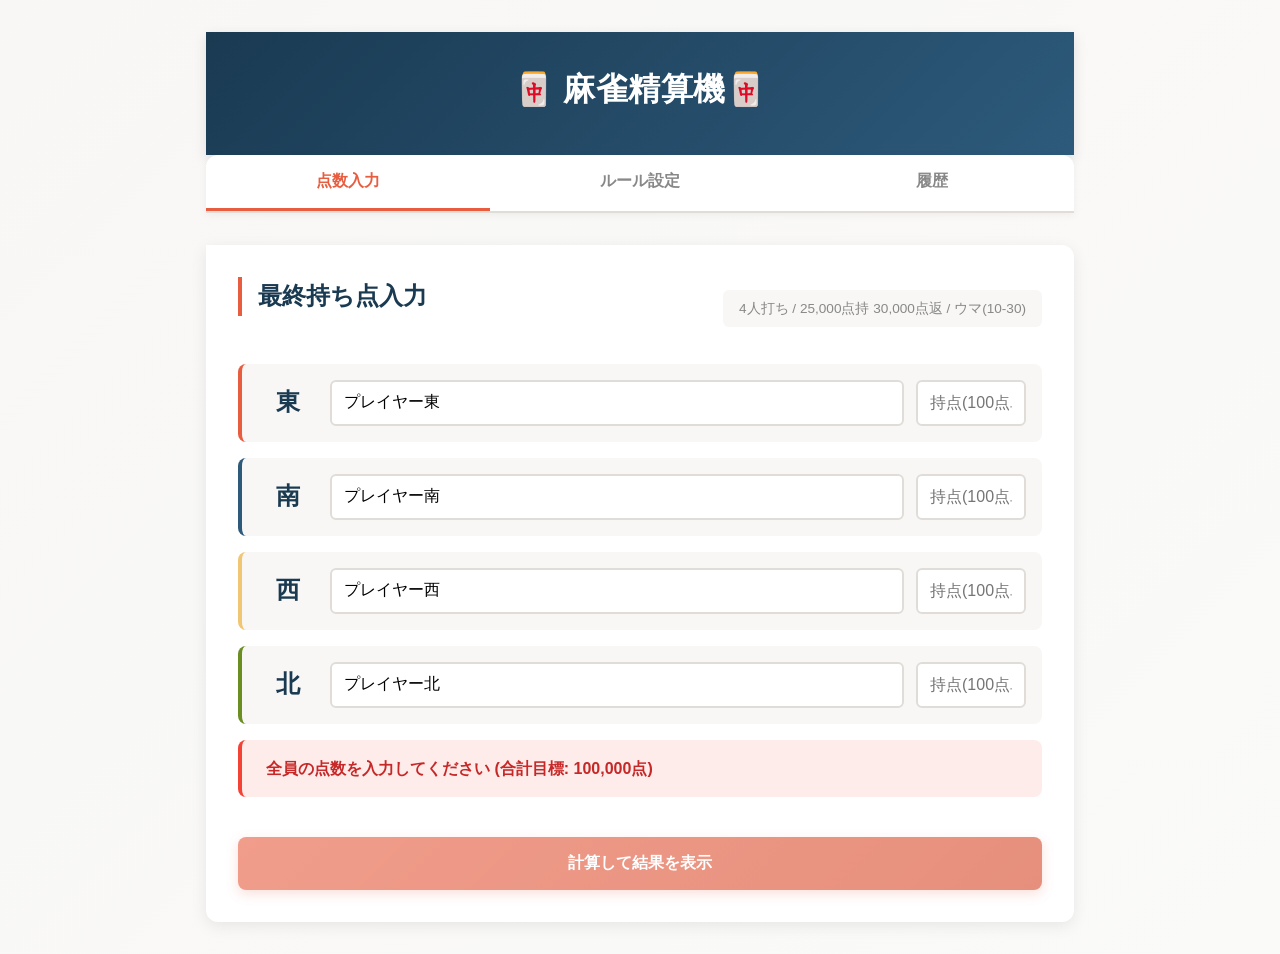
==== commit 0693f2f2: "コンマ表示追加" ====
--- a/index.html
+++ b/index.html
@@ -104,14 +104,7 @@
                                     <input type="checkbox" id="rule-yakitori-enabled" onchange="toggleYakitoriOption()">
                                     焼き鳥オプション
                                 </label>
-                                <div class="yakitori-input-group">
-                                    <label for="rule-yakitori">焼き鳥ペナルティ（点数）</label>
-                                    <div class="yakitori-field-wrap">
-                                        <input type="number" id="rule-yakitori" value="0" step="5" placeholder="例: 9000" disabled>
-                                        <span class="input-unit">点</span>
-                                    </div>
-                                </div>
-                                <p class="helper-text">入力された点数は計算時に /100 で pt に換算されます。</p>
+                                <input type="text" id="rule-yakitori" class="formatted-number" value="0" placeholder="例: 9,000" inputmode="numeric" pattern="[0-9,]*" disabled>
                             </div>
                         </div>
                     </div>
--- a/style.css
+++ b/style.css
@@ -273,6 +273,10 @@
     flex: 0 0 auto;
 }
 
+.player-cell-yakitori.yakitori-hidden {
+    display: none;
+}
+
 @media (max-width: 680px) {
     .player-row {
         align-items: stretch;
